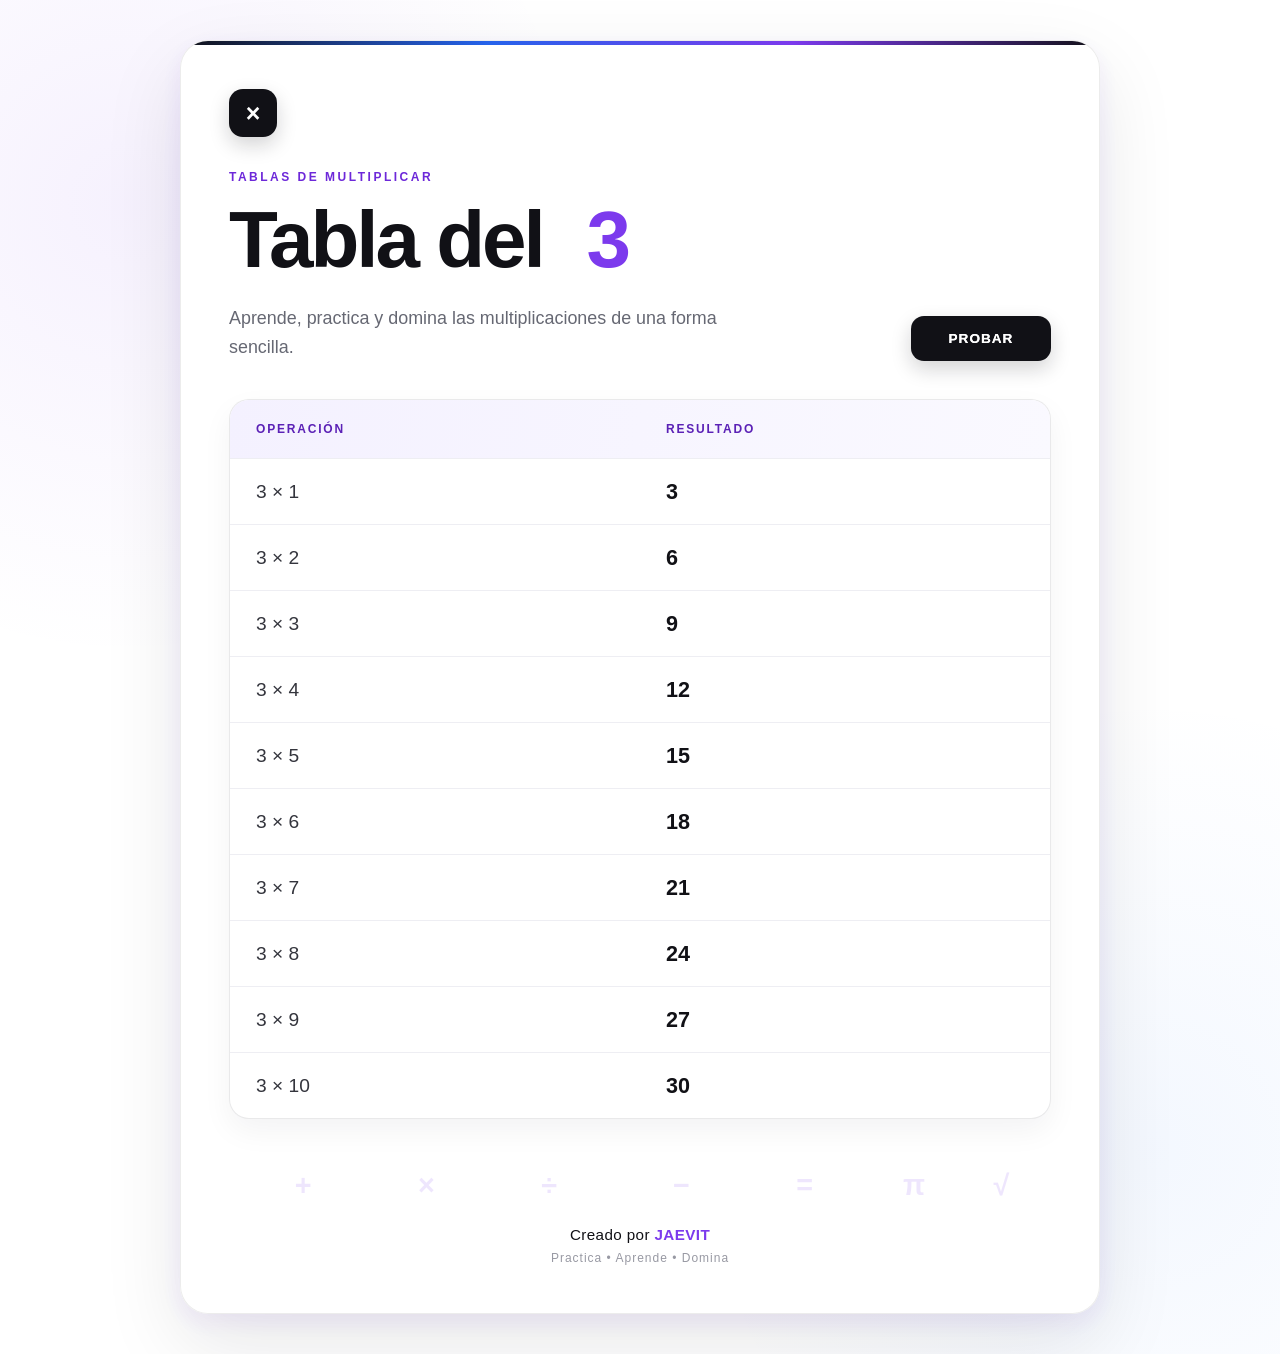
==== tablas/index.html @ 226965c9 "Prueba en vercel" ====
<!DOCTYPE html>
<html lang="es">

<head>
    <meta charset="UTF-8">
    <meta name="viewport" content="width=device-width, initial-scale=1.0">
    <title>Tabla del 3</title>
    <link rel="stylesheet" href="multiplicar.css">
</head>

<body>

    <main class="contenedor">

        <!-- Logo matemático -->
        <div class="logo-matematico" aria-label="Logo matemático">
            <span>×</span>
        </div>

        <header class="encabezado">

            <div class="encabezado-texto">
                <span class="etiqueta">TABLAS DE MULTIPLICAR</span>

                <h1>
                    Tabla del
                    <input
                        class="numero-tabla"
                        id="txtNumeroTabla"
                        type="number"
                        min="1"
                        step="1"
                        value="3"
                        aria-label="Número de tabla"
                    >
                </h1>

                <p>
                    Aprende, practica y domina las multiplicaciones
                    de una forma sencilla.
                </p>
            </div>

            <button class="btn-probar" onclick="generarNumeroTabla()">
                PROBAR
            </button>

        </header>


        <section class="tabla-container">

            <div class="tabla-header">
                <span>Operación</span>
                <span>Resultado</span>
            </div>

            <div id="contenedorTablas">

                <div class="fila">
                    <span>3 × 1</span>
                    <strong>3</strong>
                </div>

                <div class="fila">
                    <span>3 × 2</span>
                    <strong>6</strong>
                </div>

                <div class="fila">
                    <span>3 × 3</span>
                    <strong>9</strong>
                </div>

                <div class="fila">
                    <span>3 × 4</span>
                    <strong>12</strong>
                </div>

                <div class="fila">
                    <span>3 × 5</span>
                    <strong>15</strong>
                </div>

                <div class="fila">
                    <span>3 × 6</span>
                    <strong>18</strong>
                </div>

                <div class="fila">
                    <span>3 × 7</span>
                    <strong>21</strong>
                </div>

                <div class="fila">
                    <span>3 × 8</span>
                    <strong>24</strong>
                </div>

                <div class="fila">
                    <span>3 × 9</span>
                    <strong>27</strong>
                </div>

                <div class="fila">
                    <span>3 × 10</span>
                    <strong>30</strong>
                </div>

            </div>
        </section>


        <footer>

            <div class="simbolos-matematicos" aria-hidden="true">
                <span>+</span>
                <span>×</span>
                <span>÷</span>
                <span>−</span>
                <span>=</span>
                <span>π</span>
                <span>√</span>
            </div>

            <p>
                Creado por <strong>JAEVIT</strong>
            </p>

            <small>
                Practica • Aprende • Domina
            </small>

        </footer>

    </main>

    <script src="multiplicar.js"></script>

</body>
</html>
---- tablas/multiplicar.css ----
/* =========================================
   CONFIGURACIÓN GENERAL
   ========================================= */

* {
    box-sizing: border-box;
    margin: 0;
    padding: 0;
}

html {
    scroll-behavior: smooth;
}

body {
    min-height: 100vh;
    font-family: -apple-system, BlinkMacSystemFont, "SF Pro Display",
        "SF Pro Text", "Segoe UI", Arial, sans-serif;

    background:
        radial-gradient(circle at 10% 15%,
            rgba(124, 58, 237, 0.07),
            transparent 28%),
        radial-gradient(circle at 90% 85%,
            rgba(59, 130, 246, 0.06),
            transparent 28%),
        #ffffff;

    color: #111116;

    display: flex;
    justify-content: center;
    align-items: center;

    padding: 40px 20px;

    overflow-x: hidden;
}


/* =========================================
   CONTENEDOR PRINCIPAL
   ========================================= */

.contenedor {
    position: relative;

    width: 100%;
    max-width: 920px;

    background: rgba(255, 255, 255, 0.96);

    border: 1px solid rgba(17, 17, 22, 0.08);
    border-radius: 28px;

    padding: 48px;

    box-shadow:
        0 30px 80px rgba(20, 20, 30, 0.10),
        0 8px 25px rgba(124, 58, 237, 0.08);

    overflow: hidden;

    animation: aparecer 0.7s ease both;
}


/* Línea violeta superior */

.contenedor::before {
    content: "";

    position: absolute;
    top: 0;
    left: 0;

    width: 100%;
    height: 4px;

    background: linear-gradient(
        90deg,
        #111116,
        #2563eb,
        #7c3aed,
        #111116
    );
}


/* =========================================
   LOGO MATEMÁTICO
   ========================================= */

.logo-matematico {
    width: 48px;
    height: 48px;

    display: flex;
    align-items: center;
    justify-content: center;

    border-radius: 14px;

    background: #111116;
    color: #ffffff;

    font-size: 25px;
    font-weight: 700;

    box-shadow:
        0 8px 20px rgba(17, 17, 22, 0.18);

    margin-bottom: 30px;

    transition:
        transform 0.35s ease,
        background 0.35s ease,
        box-shadow 0.35s ease;
}

.logo-matematico:hover {
    transform: translateY(-3px) rotate(-4deg);

    background: linear-gradient(
        135deg,
        #2563eb,
        #7c3aed
    );

    box-shadow:
        0 12px 28px rgba(124, 58, 237, 0.25);
}


/* =========================================
   ENCABEZADO
   ========================================= */

.encabezado {
    display: flex;
    justify-content: space-between;
    align-items: flex-end;

    gap: 40px;

    margin-bottom: 38px;
}

.encabezado-texto {
    min-width: 0;
}

.etiqueta {
    display: inline-block;

    color: #6d28d9;

    font-size: 0.75rem;
    font-weight: 800;

    letter-spacing: 2.5px;

    margin-bottom: 10px;
}

h1 {
    font-size: clamp(3rem, 7vw, 5rem);

    line-height: 0.95;

    letter-spacing: -3px;

    font-weight: 700;

    color: #111116;

    display: flex;
    align-items: center;
    flex-wrap: wrap;
    gap: 0.18em;
}


/* =========================================
   NÚMERO DE TABLA
   ========================================= */

.numero-tabla {
    width: 1.25em;
    min-width: 1.25em;

    padding: 0;

    border: none;
    outline: none;

    background: transparent;

    color: #7c3aed;

    font-family: inherit;
    font-size: 1em;
    font-weight: 800;

    line-height: 0.95;

    letter-spacing: -3px;

    text-align: center;

    appearance: textfield;
    -moz-appearance: textfield;

    cursor: text;

    transition:
        color 0.3s ease,
        transform 0.35s ease,
        text-shadow 0.35s ease,
        filter 0.35s ease;
}


/* Quitar flechas del input */

.numero-tabla::-webkit-outer-spin-button,
.numero-tabla::-webkit-inner-spin-button {
    -webkit-appearance: none;
    margin: 0;
}


/* Animación moderna al seleccionar */

.numero-tabla:focus {
    color: #a855f7;

    transform:
        scale(1.12)
        rotate(-2deg);

    text-shadow:
        0 0 8px rgba(124, 58, 237, 0.45),
        0 0 20px rgba(168, 85, 247, 0.30);

    filter: brightness(1.08);

    animation: numeroSeleccionado 1.1s ease-in-out infinite;
}


/* Pequeño efecto al pasar el mouse */

.numero-tabla:hover {
    transform: scale(1.06);

    text-shadow:
        0 0 10px rgba(124, 58, 237, 0.25);
}


@keyframes numeroSeleccionado {

    0%,
    100% {
        transform:
            scale(1.08)
            rotate(-2deg);
    }

    50% {
        transform:
            scale(1.15)
            rotate(2deg);
    }
}


.encabezado p {
    max-width: 550px;

    margin-top: 18px;

    color: #666873;

    font-size: clamp(1rem, 2vw, 1.12rem);

    line-height: 1.6;
}


/* =========================================
   BOTÓN PROBAR
   ========================================= */

.btn-probar {
    position: relative;

    flex-shrink: 0;

    min-width: 140px;

    border: none;

    background: #111116;
    color: #ffffff;

    padding: 15px 28px;

    border-radius: 13px;

    font-size: 0.85rem;
    font-weight: 800;

    letter-spacing: 1px;

    cursor: pointer;

    overflow: hidden;

    box-shadow:
        0 8px 20px rgba(17, 17, 22, 0.18);

    transition:
        transform 0.35s ease,
        box-shadow 0.35s ease,
        background 0.5s ease;
}

.btn-probar::before {
    content: "";

    position: absolute;

    inset: 0;

    background: linear-gradient(
        110deg,
        #2563eb,
        #4f46e5,
        #7c3aed
    );

    opacity: 0;

    transition: opacity 0.45s ease;
}

.btn-probar {
    isolation: isolate;
}

.btn-probar::after {
    content: "PROBAR";

    position: absolute;

    inset: 0;

    display: flex;
    align-items: center;
    justify-content: center;

    z-index: 2;
}

.btn-probar:hover {
    transform: translateY(-4px);

    box-shadow:
        0 15px 32px rgba(79, 70, 229, 0.28);
}

.btn-probar:hover::before {
    opacity: 1;
}


/* =========================================
   TABLA
   ========================================= */

.tabla-container {
    width: 100%;

    border: 1px solid rgba(17, 17, 22, 0.09);

    border-radius: 20px;

    overflow: hidden;

    background: #ffffff;

    box-shadow:
        0 12px 30px rgba(20, 20, 30, 0.05);
}

.tabla-header,
.fila {
    display: grid;

    grid-template-columns: 1fr 1fr;

    align-items: center;
}

.tabla-header {
    min-height: 58px;

    background:
        linear-gradient(
            100deg,
            #f4f1ff,
            #faf9ff
        );

    color: #5b21b6;

    font-size: 0.75rem;
    font-weight: 800;

    text-transform: uppercase;

    letter-spacing: 1.8px;
}

.tabla-header span {
    padding: 18px 26px;
}

.fila {
    min-height: 66px;

    border-top: 1px solid #eeeeF3;

    transition:
        background 0.3s ease,
        transform 0.3s ease;
}

.fila span,
.fila strong {
    padding: 17px 26px;
}

.fila span {
    color: #34353d;

    font-size: clamp(1.05rem, 2vw, 1.2rem);

    font-weight: 500;
}

.fila strong {
    color: #111116;

    font-size: clamp(1.15rem, 2.5vw, 1.35rem);

    font-weight: 750;

    transition:
        color 0.3s ease,
        transform 0.3s ease;
}

.fila:hover {
    background:
        linear-gradient(
            90deg,
            #ffffff,
            #faf8ff
        );
}

.fila:hover strong {
    color: #7c3aed;

    transform: translateX(5px);
}


/* =========================================
   FOOTER MATEMÁTICO
   ========================================= */

footer {
    position: relative;

    text-align: center;

    margin-top: 42px;

    padding-top: 8px;

    overflow: hidden;
}

.simbolos-matematicos {
    height: 45px;

    position: relative;

    margin-bottom: 12px;

    pointer-events: none;
}

.simbolos-matematicos span {
    position: absolute;

    color: rgba(124, 58, 237, 0.13);

    font-size: 1.8rem;

    font-weight: 700;

    animation: flotar 5s ease-in-out infinite;
}

.simbolos-matematicos span:nth-child(1) {
    left: 8%;
    animation-delay: 0s;
}

.simbolos-matematicos span:nth-child(2) {
    left: 23%;
    animation-delay: 0.8s;
}

.simbolos-matematicos span:nth-child(3) {
    left: 38%;
    animation-delay: 1.4s;
}

.simbolos-matematicos span:nth-child(4) {
    left: 54%;
    animation-delay: 0.5s;
}

.simbolos-matematicos span:nth-child(5) {
    left: 69%;
    animation-delay: 1.8s;
}

.simbolos-matematicos span:nth-child(6) {
    left: 82%;
    animation-delay: 1s;
}

.simbolos-matematicos span:nth-child(7) {
    left: 93%;
    animation-delay: 2.2s;
}

footer p {
    color: #111116;

    font-size: 0.95rem;

    letter-spacing: 0.4px;
}

footer p strong {
    color: #7c3aed;

    font-weight: 800;
}

footer small {
    display: block;

    margin-top: 8px;

    color: #9899a3;

    font-size: 0.75rem;

    letter-spacing: 1px;
}


/* =========================================
   ANIMACIONES
   ========================================= */

@keyframes aparecer {
    from {
        opacity: 0;
        transform: translateY(18px);
    }

    to {
        opacity: 1;
        transform: translateY(0);
    }
}

@keyframes flotar {
    0%,
    100% {
        transform: translateY(5px) rotate(-3deg);
    }

    50% {
        transform: translateY(-10px) rotate(3deg);
    }
}


/* =========================================
   TABLET
   ========================================= */

@media (max-width: 700px) {

    body {
        padding: 25px 14px;
    }

    .contenedor {
        padding: 34px 26px;

        border-radius: 24px;
    }

    .encabezado {
        align-items: center;

        gap: 25px;
    }

    h1 {
        letter-spacing: -2px;
    }

    .numero-tabla {
        letter-spacing: -2px;
    }

    .tabla-header span,
    .fila span,
    .fila strong {
        padding-left: 20px;
        padding-right: 20px;
    }
}


/* =========================================
   MÓVIL
   ========================================= */

@media (max-width: 520px) {

    body {
        padding: 12px;

        align-items: flex-start;
    }

    .contenedor {
        padding: 25px 18px;

        border-radius: 20px;

        margin-top: 8px;
    }

    .logo-matematico {
        width: 44px;
        height: 44px;

        margin-bottom: 24px;
    }

    .encabezado {
        flex-direction: column;

        align-items: stretch;

        gap: 22px;

        margin-bottom: 28px;
    }

    h1 {
        font-size: clamp(2.7rem, 14vw, 4rem);

        letter-spacing: -2px;

        gap: 0.12em;
    }

    .numero-tabla {
        letter-spacing: -2px;
    }

    .encabezado p {
        font-size: 0.95rem;

        margin-top: 14px;
    }

    .btn-probar {
        width: 100%;

        padding: 16px;
    }

    .tabla-container {
        border-radius: 16px;
    }

    .tabla-header {
        min-height: 50px;

        font-size: 0.68rem;

        letter-spacing: 1px;
    }

    .tabla-header span,
    .fila span,
    .fila strong {
        padding: 15px 14px;
    }

    .fila {
        min-height: 60px;
    }

    footer {
        margin-top: 32px;
    }

    .simbolos-matematicos {
        height: 38px;
    }
}


/* =========================================
   MÓVILES PEQUEÑOS
   ========================================= */

@media (max-width: 350px) {

    .contenedor {
        padding: 22px 13px;
    }

    .etiqueta {
        font-size: 0.65rem;

        letter-spacing: 1.5px;
    }

    h1 {
        font-size: 2.5rem;
    }

    .numero-tabla {
        letter-spacing: -1.5px;
    }

    .tabla-header span,
    .fila span,
    .fila strong {
        padding: 13px 10px;
    }

    .fila span {
        font-size: 0.95rem;
    }

    .fila strong {
        font-size: 1.05rem;
    }

    .simbolos-matematicos span {
        font-size: 1.4rem;
    }
}


/* =========================================
   DISPOSITIVOS CON POCO ALTO
   ========================================= */

@media (max-height: 700px) and (min-width: 521px) {

    body {
        align-items: flex-start;
    }

    .contenedor {
        margin-top: 20px;
    }
}


/* =========================================
   REDUCCIÓN DE MOVIMIENTO
   ========================================= */

@media (prefers-reduced-motion: reduce) {

    *,
    *::before,
    *::after {
        animation-duration: 0.01ms !important;
        animation-iteration-count: 1 !important;

        transition-duration: 0.01ms !important;
    }
}
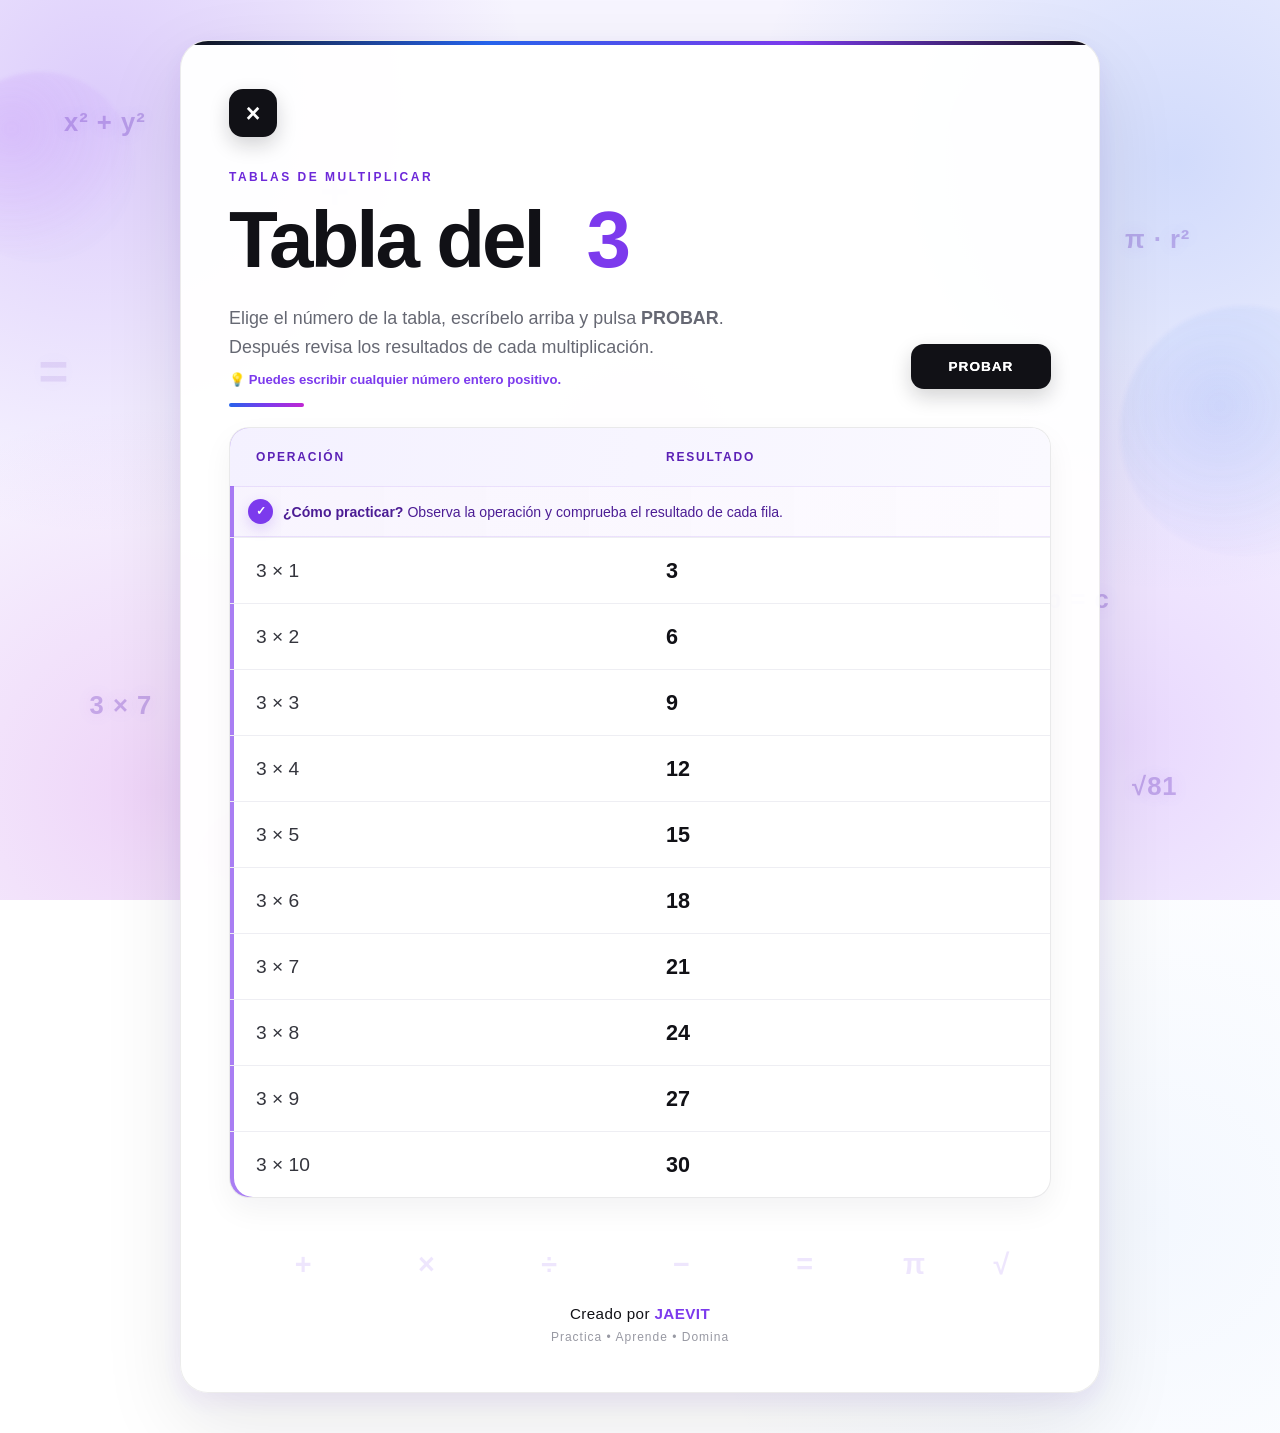
==== commit 40684053: "Modos: Movil->logo vibra PC->Fondo UniversoMatematico Style: Tematica Profesional Matematica, Valida" ====
--- a/tablas/index.html
+++ b/tablas/index.html
@@ -9,6 +9,22 @@
 </head>
 
 <body>
+
+    <div class="universo-matematico" aria-hidden="true">
+        <span class="burbuja burbuja-1"></span>
+        <span class="burbuja burbuja-2"></span>
+        <span class="burbuja burbuja-3"></span>
+        <span class="burbuja burbuja-4"></span>
+        <span class="formula formula-1">x² + y²</span>
+        <span class="formula formula-2">π · r²</span>
+        <span class="formula formula-3">3 × 7</span>
+        <span class="formula formula-4">√81</span>
+        <span class="formula formula-5">a + b = c</span>
+        <span class="punto-matematico punto-1">+</span>
+        <span class="punto-matematico punto-2">×</span>
+        <span class="punto-matematico punto-3">÷</span>
+        <span class="punto-matematico punto-4">=</span>
+    </div>
 
     <main class="contenedor">
 
@@ -32,13 +48,18 @@
                         step="1"
                         value="3"
                         aria-label="Número de tabla"
+                        title="Escribe el número de la tabla que quieres practicar"
                     >
+                    <span class="aviso-input" aria-hidden="true">✎ Escribe un número</span>
                 </h1>
 
                 <p>
-                    Aprende, practica y domina las multiplicaciones
-                    de una forma sencilla.
+                    Elige el número de la tabla, escríbelo arriba y pulsa <strong>PROBAR</strong>.
+                    Después revisa los resultados de cada multiplicación.
                 </p>
+                <small class="ayuda-tabla">
+                    💡 Puedes escribir cualquier número entero positivo.
+                </small>
             </div>
 
             <button class="btn-probar" onclick="generarNumeroTabla()">
@@ -53,6 +74,11 @@
             <div class="tabla-header">
                 <span>Operación</span>
                 <span>Resultado</span>
+            </div>
+
+            <div class="tabla-ayuda" role="note">
+                <span class="tabla-ayuda-icono">✓</span>
+                <span><strong>¿Cómo practicar?</strong> Observa la operación y comprueba el resultado de cada fila.</span>
             </div>
 
             <div id="contenedorTablas">
--- a/tablas/multiplicar.css
+++ b/tablas/multiplicar.css
@@ -799,6 +799,282 @@
 }
 
 
+
+/* =========================================
+   CAPA MATEMÁTICA INTERACTIVA
+   ========================================= */
+
+body {
+    position: relative;
+    isolation: isolate;
+}
+
+.universo-matematico {
+    position: fixed;
+    inset: 0;
+    z-index: -1;
+    overflow: hidden;
+    pointer-events: none;
+    background:
+        radial-gradient(circle at 50% 50%, rgba(124, 58, 237, 0.045), transparent 38%),
+        radial-gradient(circle at 8% 80%, rgba(168, 85, 247, 0.08), transparent 30%),
+        radial-gradient(circle at 92% 12%, rgba(37, 99, 235, 0.07), transparent 30%);
+}
+
+.burbuja {
+    position: absolute;
+    display: block;
+    border-radius: 50%;
+    filter: blur(2px);
+    opacity: 0.42;
+    animation: orbitarMatematica 12s ease-in-out infinite;
+}
+
+.burbuja-1 {
+    width: 190px;
+    height: 190px;
+    top: 8%;
+    left: -55px;
+    background: radial-gradient(circle at 35% 30%, rgba(168, 85, 247, 0.24), rgba(124, 58, 237, 0.02) 70%);
+}
+
+.burbuja-2 {
+    width: 250px;
+    height: 250px;
+    right: -90px;
+    top: 34%;
+    background: radial-gradient(circle at 40% 40%, rgba(37, 99, 235, 0.17), rgba(37, 99, 235, 0.015) 72%);
+    animation-delay: -4s;
+}
+
+.burbuja-3 {
+    width: 145px;
+    height: 145px;
+    left: 15%;
+    bottom: -45px;
+    background: radial-gradient(circle at 40% 35%, rgba(217, 70, 239, 0.17), rgba(124, 58, 237, 0.015) 70%);
+    animation-delay: -7s;
+}
+
+.burbuja-4 {
+    width: 110px;
+    height: 110px;
+    right: 17%;
+    top: 8%;
+    background: radial-gradient(circle at 40% 35%, rgba(124, 58, 237, 0.15), transparent 72%);
+    animation-delay: -2s;
+}
+
+.formula,
+.punto-matematico {
+    position: absolute;
+    color: rgba(91, 33, 182, 0.11);
+    user-select: none;
+    white-space: nowrap;
+}
+
+.formula {
+    font-size: clamp(1rem, 2vw, 1.7rem);
+    font-weight: 700;
+    letter-spacing: 1px;
+    animation: formulaFlotante 9s ease-in-out infinite;
+}
+
+.formula-1 { top: 12%; left: 5%; }
+.formula-2 { top: 25%; right: 7%; animation-delay: -2s; }
+.formula-3 { bottom: 20%; left: 7%; animation-delay: -4s; }
+.formula-4 { bottom: 11%; right: 8%; animation-delay: -6s; }
+.formula-5 { top: 65%; left: 78%; animation-delay: -3s; }
+
+.punto-matematico {
+    font-size: clamp(1.8rem, 4vw, 3.4rem);
+    font-weight: 800;
+    opacity: 0.09;
+    animation: simboloProfundo 7s ease-in-out infinite;
+}
+
+.punto-1 { top: 18%; left: 25%; }
+.punto-2 { top: 55%; right: 20%; animation-delay: -2s; }
+.punto-3 { bottom: 15%; left: 25%; animation-delay: -4s; }
+.punto-4 { top: 38%; left: 3%; animation-delay: -5s; }
+
+@keyframes orbitarMatematica {
+    0%, 100% {
+        transform: translate3d(0, 0, 0) scale(1);
+    }
+    50% {
+        transform: translate3d(24px, -22px, 0) scale(1.08);
+    }
+}
+
+@keyframes formulaFlotante {
+    0%, 100% {
+        transform: translate3d(0, 8px, 0) rotate(-2deg);
+    }
+    50% {
+        transform: translate3d(0, -16px, 0) rotate(2deg);
+    }
+}
+
+@keyframes simboloProfundo {
+    0%, 100% {
+        transform: translateY(5px) rotate(-5deg);
+    }
+    50% {
+        transform: translateY(-18px) rotate(5deg);
+    }
+}
+
+
+/* =========================================
+   AYUDAS E INSTRUCCIONES
+   ========================================= */
+
+.ayuda-tabla {
+    display: block;
+    margin-top: 9px;
+    color: #7c3aed;
+    font-size: 0.82rem;
+    font-weight: 600;
+    line-height: 1.45;
+}
+
+.encabezado-texto {
+    position: relative;
+}
+
+.tabla-ayuda {
+    display: flex;
+    align-items: center;
+    gap: 10px;
+    min-height: 48px;
+    padding: 12px 18px;
+    border-top: 1px solid rgba(124, 58, 237, 0.12);
+    border-bottom: 1px solid rgba(124, 58, 237, 0.12);
+    background: linear-gradient(
+        90deg,
+        rgba(124, 58, 237, 0.055),
+        rgba(168, 85, 247, 0.025)
+    );
+    color: #4c1d95;
+    font-size: 0.88rem;
+    line-height: 1.45;
+}
+
+.tabla-ayuda-icono {
+    flex: 0 0 auto;
+    width: 25px;
+    height: 25px;
+    display: inline-flex;
+    align-items: center;
+    justify-content: center;
+    border-radius: 50%;
+    background: #7c3aed;
+    color: #ffffff;
+    font-size: 0.75rem;
+    font-weight: 800;
+    box-shadow: 0 5px 14px rgba(124, 58, 237, 0.2);
+}
+
+
+/* =========================================
+   DIFERENCIACIÓN TEMÁTICA DE SECCIONES
+   ========================================= */
+
+.encabezado,
+.tabla-container,
+footer {
+    position: relative;
+}
+
+.encabezado::after,
+.tabla-container::after,
+footer::after {
+    content: "";
+    position: absolute;
+    pointer-events: none;
+}
+
+.encabezado::after {
+    width: 75px;
+    height: 4px;
+    left: 0;
+    bottom: -18px;
+    border-radius: 999px;
+    background: linear-gradient(90deg, #2563eb, #7c3aed, #c026d3);
+}
+
+.tabla-container {
+    box-shadow:
+        0 12px 30px rgba(20, 20, 30, 0.05),
+        inset 4px 0 0 rgba(124, 58, 237, 0.65);
+}
+
+footer::after {
+    width: 90px;
+    height: 2px;
+    top: -10px;
+    left: 50%;
+    transform: translateX(-50%);
+    border-radius: 999px;
+    background: linear-gradient(90deg, #2563eb, #7c3aed, #c026d3);
+}
+
+
+/* =========================================
+   NÚMEROS LARGOS SIN PERDER VISIBILIDAD
+   ========================================= */
+
+/*
+   No se modifica el diseño tipográfico existente del h1 ni del input.
+   field-sizing permite que el campo se adapte al contenido en navegadores
+   modernos, evitando que un número largo quede oculto dentro del input.
+*/
+.numero-tabla {
+    field-sizing: content;
+    max-width: 100%;
+    overflow: visible;
+}
+
+
+/* =========================================
+   AJUSTE DE AYUDAS EN MÓVIL
+   ========================================= */
+
+@media (max-width: 520px) {
+    .tabla-ayuda {
+        align-items: flex-start;
+        padding: 11px 13px;
+        font-size: 0.8rem;
+    }
+
+    .ayuda-tabla {
+        font-size: 0.78rem;
+    }
+
+    .formula {
+        opacity: 0.75;
+    }
+
+    .formula-5,
+    .punto-4 {
+        display: none;
+    }
+}
+
+@media (max-width: 350px) {
+    .tabla-ayuda {
+        gap: 7px;
+        font-size: 0.75rem;
+    }
+
+    .tabla-ayuda-icono {
+        width: 22px;
+        height: 22px;
+    }
+}
+
+
 /* =========================================
    REDUCCIÓN DE MOVIMIENTO
    ========================================= */
@@ -813,4 +1089,711 @@
 
         transition-duration: 0.01ms !important;
     }
-}+}
+
+/* =========================================================
+   REFINAMIENTO PROFESIONAL — SIN CAMBIAR ANIMACIONES BASE
+   ========================================================= */
+
+/* Fondo matemático más presente: misma animación, mayor fuerza visual */
+.universo-matematico {
+    background:
+        radial-gradient(circle at 8% 12%, rgba(124, 58, 237, 0.22), transparent 30%),
+        radial-gradient(circle at 92% 18%, rgba(37, 99, 235, 0.18), transparent 31%),
+        radial-gradient(circle at 12% 88%, rgba(192, 38, 211, 0.16), transparent 28%),
+        radial-gradient(circle at 88% 82%, rgba(168, 85, 247, 0.18), transparent 30%),
+        radial-gradient(circle at 50% 50%, rgba(124, 58, 237, 0.09), transparent 42%),
+        #f7f5ff;
+}
+
+.universo-matematico .burbuja {
+    opacity: 0.72;
+}
+
+.universo-matematico .formula,
+.universo-matematico .punto-matematico {
+    color: rgba(91, 33, 182, 0.28);
+    text-shadow:
+        0 0 18px rgba(124, 58, 237, 0.12);
+}
+
+.universo-matematico .punto-matematico {
+    opacity: 0.22;
+}
+
+/* Logo: invitación táctil en pantallas móviles */
+.logo-matematico {
+    position: relative;
+    z-index: 3;
+}
+
+@keyframes logoLlamada {
+    0%, 72%, 100% {
+        transform: translateX(0) rotate(0);
+    }
+    76% {
+        transform: translateX(-3px) rotate(-4deg);
+    }
+    80% {
+        transform: translateX(3px) rotate(4deg);
+    }
+    84% {
+        transform: translateX(-2px) rotate(-3deg);
+    }
+    88% {
+        transform: translateX(2px) rotate(3deg);
+    }
+    92% {
+        transform: translateX(0) rotate(0);
+    }
+}
+
+@media (max-width: 520px) {
+    .logo-matematico {
+        animation: logoLlamada 3.2s ease-in-out infinite;
+    }
+
+    /* En móvil el color aparece al tocar, no por hover */
+    .logo-matematico:hover {
+        transform: none;
+        background: #111116;
+        box-shadow: 0 8px 20px rgba(17, 17, 22, 0.18);
+    }
+
+    .logo-matematico:active {
+        animation: none;
+        transform: scale(0.94) rotate(-4deg);
+        background: linear-gradient(135deg, #2563eb, #7c3aed);
+        box-shadow: 0 12px 28px rgba(124, 58, 237, 0.34);
+    }
+}
+
+/* Número largo: desde la 4.ª cifra reduce solo el tamaño del input */
+.numero-tabla {
+    field-sizing: content;
+    max-width: 100%;
+    overflow: visible;
+}
+
+.numero-tabla.numero-largo {
+    font-size: 0.78em;
+    letter-spacing: -2px;
+}
+
+.numero-tabla.numero-muy-largo {
+    font-size: 0.62em;
+    letter-spacing: -1.5px;
+}
+
+.numero-tabla.numero-extremo {
+    font-size: 0.50em;
+    letter-spacing: -1px;
+}
+
+/* Aviso instantáneo cuando el campo queda vacío */
+.aviso-input {
+    display: none;
+    position: absolute;
+    left: calc(100% + 12px);
+    top: 50%;
+    transform: translateY(-50%);
+    white-space: nowrap;
+    padding: 6px 10px;
+    border-radius: 8px;
+    background: #111116;
+    color: #ffffff;
+    font-size: 0.72rem;
+    font-weight: 700;
+    letter-spacing: 0.2px;
+    box-shadow: 0 8px 20px rgba(17, 17, 22, 0.18);
+    animation: avisoEntrada 0.18s ease both;
+    pointer-events: none;
+}
+
+.aviso-input::before {
+    content: "";
+    position: absolute;
+    left: -5px;
+    top: 50%;
+    width: 10px;
+    height: 10px;
+    background: #111116;
+    transform: translateY(-50%) rotate(45deg);
+}
+
+.encabezado-texto.input-vacio .aviso-input {
+    display: block;
+}
+
+@keyframes avisoEntrada {
+    from {
+        opacity: 0;
+        transform: translate(-5px, -50%);
+    }
+    to {
+        opacity: 1;
+        transform: translate(0, -50%);
+    }
+}
+
+@media (max-width: 700px) {
+    .aviso-input {
+        left: auto;
+        right: 0;
+        top: calc(100% + 10px);
+        transform: none;
+    }
+
+    .aviso-input::before {
+        left: auto;
+        right: 18px;
+        top: -5px;
+        transform: rotate(45deg);
+    }
+
+    .encabezado-texto.input-vacio .aviso-input {
+        transform: none;
+    }
+}
+
+@media (max-width: 520px) {
+    .universo-matematico .formula,
+    .universo-matematico .punto-matematico {
+        color: rgba(91, 33, 182, 0.34);
+    }
+
+    .numero-tabla.numero-largo {
+        font-size: 0.76em;
+    }
+
+    .numero-tabla.numero-muy-largo {
+        font-size: 0.60em;
+    }
+
+    .numero-tabla.numero-extremo {
+        font-size: 0.48em;
+    }
+}
+
+@media (prefers-reduced-motion: reduce) {
+    .logo-matematico {
+        animation: none !important;
+    }
+}
+
+/* =========================================================
+   MEJORAS PROFESIONALES
+   ========================================================= */
+
+
+/* =========================================================
+   FONDO MATEMÁTICO MÁS VISIBLE
+   Mantiene las animaciones existentes.
+   ========================================================= */
+
+.universo-matematico {
+
+    background:
+
+        radial-gradient(
+            circle at 8% 12%,
+            rgba(124, 58, 237, 0.22),
+            transparent 30%
+        ),
+
+        radial-gradient(
+            circle at 92% 18%,
+            rgba(37, 99, 235, 0.18),
+            transparent 31%
+        ),
+
+        radial-gradient(
+            circle at 12% 88%,
+            rgba(192, 38, 211, 0.16),
+            transparent 28%
+        ),
+
+        radial-gradient(
+            circle at 88% 82%,
+            rgba(168, 85, 247, 0.18),
+            transparent 30%
+        ),
+
+        radial-gradient(
+            circle at 50% 50%,
+            rgba(124, 58, 237, 0.09),
+            transparent 42%
+        ),
+
+        #f7f5ff;
+}
+
+
+/* Hacer visibles los elementos matemáticos
+   sin cambiar sus animaciones */
+
+.universo-matematico .burbuja {
+
+    opacity: 0.72;
+}
+
+
+.universo-matematico .formula {
+
+    color: rgba(91, 33, 182, 0.28);
+
+    text-shadow:
+        0 0 18px rgba(124, 58, 237, 0.12);
+}
+
+
+.universo-matematico .punto-matematico {
+
+    color: rgba(91, 33, 182, 0.28);
+
+    opacity: 0.35;
+
+    text-shadow:
+        0 0 18px rgba(124, 58, 237, 0.12);
+}
+
+
+
+/* =========================================================
+   INPUT DE LA TABLA
+   ========================================================= */
+
+.numero-tabla {
+
+    max-width: none;
+
+    overflow: visible;
+
+    flex-shrink: 0;
+}
+
+
+/* =========================================================
+   NÚMERO DE 4 Y 5 CIFRAS
+   ========================================================= */
+
+.numero-tabla.numero-largo {
+
+    width: 2.4em;
+
+    font-size: 0.78em;
+
+    letter-spacing: -2px;
+}
+
+
+/* =========================================================
+   NÚMERO DE 6 A 8 CIFRAS
+   ========================================================= */
+
+.numero-tabla.numero-muy-largo {
+
+    width: 3.8em;
+
+    font-size: 0.62em;
+
+    letter-spacing: -1.5px;
+}
+
+
+/* =========================================================
+   NÚMERO DE 9 CIFRAS O MÁS
+   ========================================================= */
+
+.numero-tabla.numero-extremo {
+
+    width: 5.5em;
+
+    font-size: 0.50em;
+
+    letter-spacing: -1px;
+}
+
+
+
+/* =========================================================
+   IMPORTANTE:
+   El aviso debe tomar como referencia el encabezado.
+   ========================================================= */
+
+.encabezado-texto h1 {
+
+    position: relative;
+}
+
+
+
+/* =========================================================
+   MENSAJE CUANDO EL INPUT ESTÁ VACÍO
+   ========================================================= */
+
+.aviso-input {
+
+    display: none;
+
+    position: absolute;
+
+    left: calc(100% + 12px);
+
+    top: 50%;
+
+    transform: translateY(-50%);
+
+    white-space: nowrap;
+
+    padding: 7px 11px;
+
+    border-radius: 9px;
+
+    background: #111116;
+
+    color: #ffffff;
+
+    font-size: 0.72rem;
+
+    font-weight: 700;
+
+    letter-spacing: 0.2px;
+
+    box-shadow:
+        0 8px 20px rgba(17, 17, 22, 0.18);
+
+    animation:
+        avisoEntrada 0.18s ease both;
+
+    pointer-events: none;
+
+    z-index: 20;
+}
+
+
+/* Pequeña flecha del mensaje */
+
+.aviso-input::before {
+
+    content: "";
+
+    position: absolute;
+
+    left: -5px;
+
+    top: 50%;
+
+    width: 10px;
+
+    height: 10px;
+
+    background: #111116;
+
+    transform:
+        translateY(-50%)
+        rotate(45deg);
+}
+
+
+/* Mostrar aviso */
+
+.encabezado-texto.input-vacio .aviso-input {
+
+    display: block;
+}
+
+
+@keyframes avisoEntrada {
+
+    from {
+
+        opacity: 0;
+
+        transform:
+            translateY(-50%)
+            translateX(-5px);
+    }
+
+    to {
+
+        opacity: 1;
+
+        transform:
+            translateY(-50%)
+            translateX(0);
+    }
+}
+
+
+
+/* =========================================================
+   LOGO: VIBRACIÓN TIPO LLAMADA
+   ========================================================= */
+
+@keyframes logoLlamada {
+
+    0%,
+    72%,
+    100% {
+
+        transform:
+            translateX(0)
+            rotate(0);
+    }
+
+
+    76% {
+
+        transform:
+            translateX(-3px)
+            rotate(-4deg);
+    }
+
+
+    80% {
+
+        transform:
+            translateX(3px)
+            rotate(4deg);
+    }
+
+
+    84% {
+
+        transform:
+            translateX(-2px)
+            rotate(-3deg);
+    }
+
+
+    88% {
+
+        transform:
+            translateX(2px)
+            rotate(3deg);
+    }
+
+
+    92% {
+
+        transform:
+            translateX(0)
+            rotate(0);
+    }
+}
+
+
+
+/* =========================================================
+   TABLET / MÓVIL
+   ========================================================= */
+
+@media (max-width: 700px) {
+
+    .numero-tabla.numero-largo {
+
+        width: 2.5em;
+
+        font-size: 0.76em;
+    }
+
+
+    .numero-tabla.numero-muy-largo {
+
+        width: 3.9em;
+
+        font-size: 0.60em;
+    }
+
+
+    .numero-tabla.numero-extremo {
+
+        width: 5.6em;
+
+        font-size: 0.48em;
+    }
+}
+
+
+
+/* =========================================================
+   MÓVIL
+   ========================================================= */
+
+@media (max-width: 520px) {
+
+
+    /* Logo que llama la atención */
+
+    .logo-matematico {
+
+        animation:
+            logoLlamada 3.2s ease-in-out infinite;
+    }
+
+
+    /* Al pasar mouse no cambia de color */
+
+    .logo-matematico:hover {
+
+        transform: none;
+
+        background: #111116;
+
+        box-shadow:
+            0 8px 20px rgba(17, 17, 22, 0.18);
+    }
+
+
+    /* Al tocar el logo */
+
+    .logo-matematico:active {
+
+        animation: none;
+
+        transform:
+            scale(0.94)
+            rotate(-4deg);
+
+        background:
+            linear-gradient(
+                135deg,
+                #2563eb,
+                #7c3aed
+            );
+
+        box-shadow:
+            0 12px 28px
+            rgba(124, 58, 237, 0.34);
+    }
+
+
+
+    /* -----------------------------------------
+       Números grandes en móvil
+       ----------------------------------------- */
+
+
+    .numero-tabla.numero-largo {
+
+        width: 2.6em;
+
+        font-size: 0.74em;
+
+        letter-spacing: -1.8px;
+    }
+
+
+    .numero-tabla.numero-muy-largo {
+
+        width: 4em;
+
+        font-size: 0.58em;
+
+        letter-spacing: -1.2px;
+    }
+
+
+    .numero-tabla.numero-extremo {
+
+        width: 5.8em;
+
+        font-size: 0.46em;
+
+        letter-spacing: -0.8px;
+    }
+
+
+
+    /* -----------------------------------------
+       Aviso debajo del campo en móvil
+       ----------------------------------------- */
+
+    .aviso-input {
+
+        left: 0;
+
+        top: calc(100% + 12px);
+
+        transform: none;
+
+        font-size: 0.68rem;
+    }
+
+
+    .aviso-input::before {
+
+        left: 18px;
+
+        top: -5px;
+
+        transform:
+            rotate(45deg);
+    }
+
+
+    @keyframes avisoEntrada {
+
+        from {
+
+            opacity: 0;
+
+            transform: translateY(-4px);
+        }
+
+        to {
+
+            opacity: 1;
+
+            transform: translateY(0);
+        }
+    }
+}
+
+
+
+/* =========================================================
+   MÓVILES MUY PEQUEÑOS
+   ========================================================= */
+
+@media (max-width: 350px) {
+
+    .numero-tabla.numero-largo {
+
+        width: 2.7em;
+
+        font-size: 0.70em;
+    }
+
+
+    .numero-tabla.numero-muy-largo {
+
+        width: 4.1em;
+
+        font-size: 0.55em;
+    }
+
+
+    .numero-tabla.numero-extremo {
+
+        width: 6em;
+
+        font-size: 0.43em;
+    }
+}
+
+
+
+/* =========================================================
+   REDUCCIÓN DE MOVIMIENTO
+   Respeta accesibilidad.
+   ========================================================= */
+
+@media (prefers-reduced-motion: reduce) {
+
+    .logo-matematico {
+
+        animation: none !important;
+    }
+}
